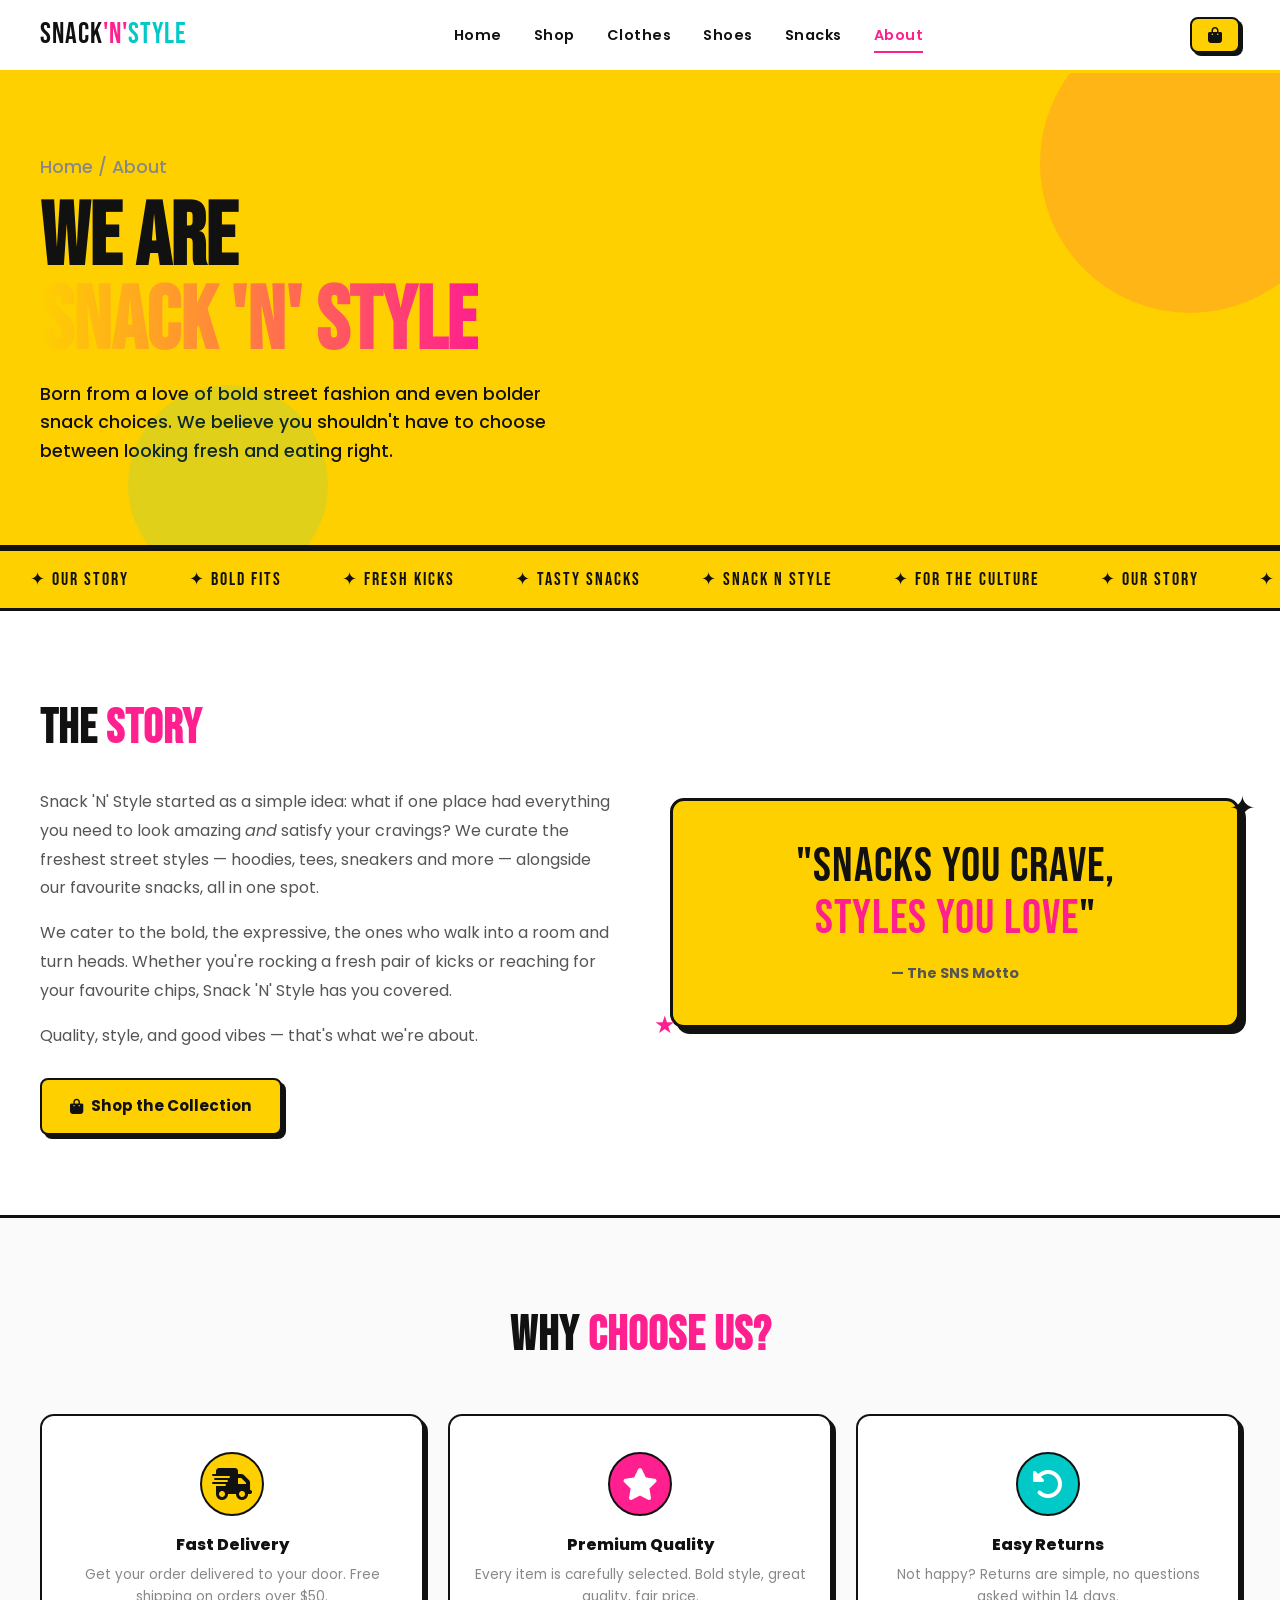
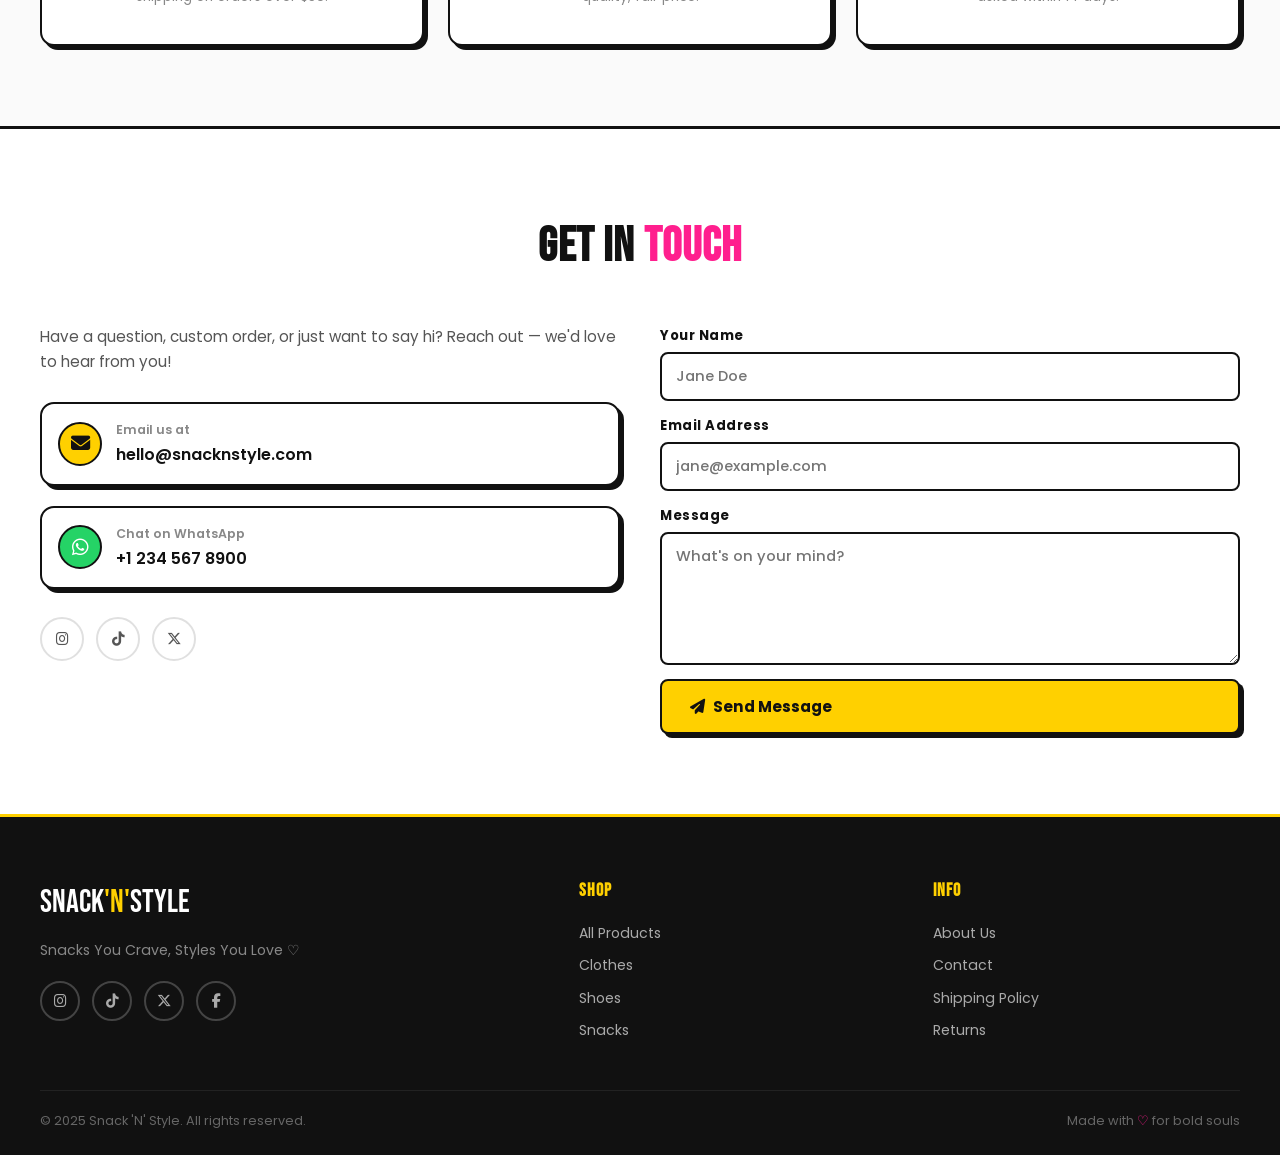
==== about.html @ 05af9b32 "Initial commit — Snack N Style website" ====
<!DOCTYPE html>
<html lang="en">
<head>
  <meta charset="UTF-8">
  <meta name="viewport" content="width=device-width, initial-scale=1.0">
  <meta name="description" content="About Snack 'N' Style — our story, our mission.">
  <title>About — Snack 'N' Style</title>
  <link rel="stylesheet" href="assets/css/style.css">
  <link rel="stylesheet" href="https://cdnjs.cloudflare.com/ajax/libs/font-awesome/6.5.0/css/all.min.css">
</head>
<body data-page="about">

  <!-- Navbar -->
  <nav id="navbar">
    <div class="container nav-inner">
      <a href="index.html" class="nav-logo">Snack<span>'N'</span><em>Style</em></a>
      <ul class="nav-links">
        <li><a href="index.html" class="nav-link">Home</a></li>
        <li><a href="shop.html" class="nav-link">Shop</a></li>
        <li><a href="shop.html?category=clothes" class="nav-link">Clothes</a></li>
        <li><a href="shop.html?category=shoes" class="nav-link">Shoes</a></li>
        <li><a href="shop.html?category=snacks" class="nav-link">Snacks</a></li>
        <li><a href="about.html" class="nav-link">About</a></li>
      </ul>
      <div class="nav-actions">
        <a href="cart.html" class="cart-link" aria-label="Cart">
          <i class="fas fa-bag-shopping"></i>
          <span id="cart-badge">0</span>
        </a>
        <button class="hamburger" id="hamburger" aria-label="Menu" aria-expanded="false">
          <i class="fas fa-bars"></i>
        </button>
      </div>
    </div>
    <div id="mobile-menu">
      <a href="index.html">Home</a>
      <a href="shop.html">Shop All</a>
      <a href="shop.html?category=clothes">Clothes</a>
      <a href="shop.html?category=shoes">Shoes</a>
      <a href="shop.html?category=snacks">Snacks</a>
      <a href="about.html">About</a>
      <a href="cart.html">Cart</a>
    </div>
  </nav>

  <!-- About Hero -->
  <section class="about-hero">
    <div class="container">
      <p class="breadcrumb" style="margin-bottom:16px;"><a href="index.html">Home</a> / About</p>
      <h1>We Are<br><span class="gradient-text">Snack 'N' Style</span></h1>
      <p style="margin-top:16px;">
        Born from a love of bold street fashion and even bolder snack choices.
        We believe you shouldn't have to choose between looking fresh and eating right.
      </p>
    </div>
    <!-- decorative blobs -->
    <div style="position:absolute; top:-60px; right:-60px; width:300px; height:300px; background:var(--pink); border-radius:50%; opacity:0.15; pointer-events:none;"></div>
    <div style="position:absolute; bottom:-40px; left:10%; width:200px; height:200px; background:var(--teal); border-radius:50%; opacity:0.12; pointer-events:none;"></div>
  </section>

  <!-- Marquee -->
  <div class="marquee-strip">
    <div class="marquee-track">
      <span>✦ OUR STORY</span>
      <span>✦ BOLD FITS</span>
      <span>✦ FRESH KICKS</span>
      <span>✦ TASTY SNACKS</span>
      <span>✦ SNACK N STYLE</span>
      <span>✦ FOR THE CULTURE</span>
      <span>✦ OUR STORY</span>
      <span>✦ BOLD FITS</span>
      <span>✦ FRESH KICKS</span>
      <span>✦ TASTY SNACKS</span>
      <span>✦ SNACK N STYLE</span>
      <span>✦ FOR THE CULTURE</span>
    </div>
  </div>

  <!-- Brand Story -->
  <section class="section" style="background:var(--white);">
    <div class="container">
      <div style="display:grid; grid-template-columns:1fr 1fr; gap:60px; align-items:center;">
        <div>
          <h2 class="section-title" style="margin-bottom:20px;">
            The <span class="highlight">Story</span>
          </h2>
          <p style="color:#555; line-height:1.8; margin-bottom:16px;">
            Snack 'N' Style started as a simple idea: what if one place had everything you need
            to look amazing <em>and</em> satisfy your cravings? We curate the freshest street styles —
            hoodies, tees, sneakers and more — alongside our favourite snacks, all in one spot.
          </p>
          <p style="color:#555; line-height:1.8; margin-bottom:16px;">
            We cater to the bold, the expressive, the ones who walk into a room and turn heads.
            Whether you're rocking a fresh pair of kicks or reaching for your favourite chips,
            Snack 'N' Style has you covered.
          </p>
          <p style="color:#555; line-height:1.8;">
            Quality, style, and good vibes — that's what we're about.
          </p>
          <a href="shop.html" class="btn btn-primary" style="margin-top:28px;">
            <i class="fas fa-bag-shopping"></i> Shop the Collection
          </a>
        </div>
        <div style="position:relative;">
          <div style="background:var(--yellow); border:3px solid var(--black); border-radius:var(--radius); padding:40px; box-shadow:var(--shadow-lg); text-align:center;">
            <p style="font-family:var(--font-head); font-size:clamp(1.8rem,4vw,3rem); line-height:1.1; letter-spacing:1px;">
              "SNACKS YOU CRAVE,<br>
              <span style="color:var(--pink);">STYLES YOU LOVE</span>"
            </p>
            <p style="margin-top:16px; font-weight:700; font-size:0.9rem; color:#555;">— The SNS Motto</p>
          </div>
          <div style="position:absolute; top:-16px; right:-16px; font-size:2rem; animation:float 3s ease-in-out infinite;">✦</div>
          <div style="position:absolute; bottom:-16px; left:-16px; font-size:1.5rem; color:var(--pink); animation:float 3s ease-in-out infinite; animation-delay:1s;">★</div>
        </div>
      </div>
    </div>
  </section>

  <!-- Why Us / Perks -->
  <section class="section" style="background:var(--bg); border-top:3px solid var(--black);">
    <div class="container">
      <h2 class="section-title text-center">Why <span class="highlight">Choose Us?</span></h2>
      <div class="perks-grid">
        <div class="perk-card">
          <div class="perk-icon"><i class="fas fa-truck-fast"></i></div>
          <h3>Fast Delivery</h3>
          <p>Get your order delivered to your door. Free shipping on orders over $50.</p>
        </div>
        <div class="perk-card">
          <div class="perk-icon"><i class="fas fa-star"></i></div>
          <h3>Premium Quality</h3>
          <p>Every item is carefully selected. Bold style, great quality, fair price.</p>
        </div>
        <div class="perk-card">
          <div class="perk-icon"><i class="fas fa-rotate-left"></i></div>
          <h3>Easy Returns</h3>
          <p>Not happy? Returns are simple, no questions asked within 14 days.</p>
        </div>
      </div>
    </div>
  </section>

  <!-- Contact -->
  <section class="section" id="contact" style="background:var(--white); border-top:3px solid var(--black);">
    <div class="container">
      <h2 class="section-title text-center">Get In <span class="highlight">Touch</span></h2>
      <div class="contact-grid">

        <!-- Contact links -->
        <div class="contact-info">
          <p style="font-size:0.95rem; color:#555; margin-bottom:8px;">
            Have a question, custom order, or just want to say hi? Reach out — we'd love to hear from you!
          </p>
          <!--
            Replace the email and WhatsApp number below with your actual details.
          -->
          <a href="mailto:hello@snacknstyle.com" class="contact-link email">
            <i class="fas fa-envelope"></i>
            <div>
              <p style="font-size:0.78rem; color:var(--gray-mid); margin-bottom:2px;">Email us at</p>
              <p>hello@snacknstyle.com</p>
            </div>
          </a>
          <a href="https://wa.me/1234567890" target="_blank" rel="noopener" class="contact-link whatsapp">
            <i class="fab fa-whatsapp"></i>
            <div>
              <p style="font-size:0.78rem; color:var(--gray-mid); margin-bottom:2px;">Chat on WhatsApp</p>
              <p>+1 234 567 8900</p>
            </div>
          </a>
          <div style="display:flex; gap:12px; margin-top:8px;">
            <a href="#" class="social-btn" style="border-color:#e0e0e0; color:#555; width:44px; height:44px;" aria-label="Instagram"><i class="fab fa-instagram"></i></a>
            <a href="#" class="social-btn" style="border-color:#e0e0e0; color:#555; width:44px; height:44px;" aria-label="TikTok"><i class="fab fa-tiktok"></i></a>
            <a href="#" class="social-btn" style="border-color:#e0e0e0; color:#555; width:44px; height:44px;" aria-label="Twitter"><i class="fab fa-x-twitter"></i></a>
          </div>
        </div>

        <!-- Contact form -->
        <div>
          <!--
            This form uses mailto as a basic fallback.
            For production, replace with a Formspree action (see README.md).
          -->
          <form action="mailto:hello@snacknstyle.com" method="POST" enctype="text/plain"
            style="display:flex; flex-direction:column; gap:14px;">
            <div class="form-group">
              <label class="form-label" for="contact-name">Your Name</label>
              <input class="form-input" type="text" id="contact-name" name="name" placeholder="Jane Doe" required>
            </div>
            <div class="form-group">
              <label class="form-label" for="contact-email">Email Address</label>
              <input class="form-input" type="email" id="contact-email" name="email" placeholder="jane@example.com" required>
            </div>
            <div class="form-group">
              <label class="form-label" for="contact-msg">Message</label>
              <textarea class="form-input" id="contact-msg" name="message" rows="5"
                placeholder="What's on your mind?" required
                style="resize:vertical;"></textarea>
            </div>
            <button type="submit" class="btn btn-primary">
              <i class="fas fa-paper-plane"></i> Send Message
            </button>
          </form>
        </div>

      </div>
    </div>
  </section>

  <!-- Footer -->
  <footer>
    <div class="container">
      <div class="footer-grid">
        <div>
          <div class="footer-logo">Snack<span>'N'</span>Style</div>
          <p class="footer-tagline">Snacks You Crave, Styles You Love ♡</p>
          <div class="footer-social">
            <a href="#" class="social-btn" aria-label="Instagram"><i class="fab fa-instagram"></i></a>
            <a href="#" class="social-btn" aria-label="TikTok"><i class="fab fa-tiktok"></i></a>
            <a href="#" class="social-btn" aria-label="Twitter"><i class="fab fa-x-twitter"></i></a>
            <a href="#" class="social-btn" aria-label="Facebook"><i class="fab fa-facebook-f"></i></a>
          </div>
        </div>
        <div>
          <h4 class="footer-heading">Shop</h4>
          <div class="footer-links">
            <a href="shop.html">All Products</a>
            <a href="shop.html?category=clothes">Clothes</a>
            <a href="shop.html?category=shoes">Shoes</a>
            <a href="shop.html?category=snacks">Snacks</a>
          </div>
        </div>
        <div>
          <h4 class="footer-heading">Info</h4>
          <div class="footer-links">
            <a href="about.html">About Us</a>
            <a href="about.html#contact">Contact</a>
            <a href="#">Shipping Policy</a>
            <a href="#">Returns</a>
          </div>
        </div>
      </div>
      <div class="footer-bottom">
        <p>&copy; 2025 Snack 'N' Style. All rights reserved.</p>
        <p>Made with <span style="color:var(--pink)">♡</span> for bold souls</p>
      </div>
    </div>
  </footer>

  <script src="assets/js/products.js"></script>
  <script src="assets/js/cart.js"></script>
  <script src="assets/js/main.js"></script>
</body>
</html>
---- assets/css/style.css ----
/* ─── Neon Street Theme ─────────────────────────────────────────────────────── */

@import url('https://fonts.googleapis.com/css2?family=Bebas+Neue&family=Poppins:wght@400;500;600;700;800&display=swap');

:root {
  --yellow:   #FFD000;
  --pink:     #FF1F8E;
  --teal:     #00C9C8;
  --purple:   #7B2FBE;
  --black:    #111111;
  --white:    #FFFFFF;
  --bg:       #FAFAFA;
  --card-bg:  #FFFFFF;
  --gray:     #F0F0F0;
  --gray-mid: #888888;
  --text:     #111111;
  --radius:   14px;
  --radius-sm: 8px;
  --shadow:   4px 4px 0px #111111;
  --shadow-lg: 6px 6px 0px #111111;
  --transition: 0.2s ease;
  --font-head: 'Bebas Neue', sans-serif;
  --font-body: 'Poppins', sans-serif;
}

/* ─── Reset ──────────────────────────────────────────────────────────────────── */

*, *::before, *::after { box-sizing: border-box; margin: 0; padding: 0; }
html { scroll-behavior: smooth; }
body {
  font-family: var(--font-body);
  background: var(--bg);
  color: var(--text);
  line-height: 1.6;
  overflow-x: hidden;
}
img { display: block; max-width: 100%; }
a { text-decoration: none; color: inherit; }
ul { list-style: none; }
button { cursor: pointer; border: none; background: none; font-family: var(--font-body); }
input, select, textarea { font-family: var(--font-body); }

/* ─── Utility ────────────────────────────────────────────────────────────────── */

.container { max-width: 1240px; margin: 0 auto; padding: 0 20px; }
.hidden { display: none !important; }
.text-center { text-align: center; }
.section { padding: 80px 0; }
.section-sm { padding: 50px 0; }

.section-title {
  font-family: var(--font-head);
  font-size: clamp(2rem, 5vw, 3rem);
  letter-spacing: 1px;
  margin-bottom: 40px;
}
.section-title .highlight {
  color: var(--pink);
  position: relative;
}

.gradient-text {
  background: linear-gradient(90deg, var(--yellow) 0%, var(--pink) 100%);
  -webkit-background-clip: text;
  -webkit-text-fill-color: transparent;
  background-clip: text;
}

/* ─── Buttons ────────────────────────────────────────────────────────────────── */

.btn {
  display: inline-flex;
  align-items: center;
  gap: 8px;
  padding: 14px 28px;
  border-radius: var(--radius-sm);
  font-weight: 700;
  font-size: 0.95rem;
  border: 2.5px solid var(--black);
  box-shadow: var(--shadow);
  transition: transform var(--transition), box-shadow var(--transition);
}
.btn:hover {
  transform: translate(-2px, -2px);
  box-shadow: var(--shadow-lg);
}
.btn:active {
  transform: translate(2px, 2px);
  box-shadow: 2px 2px 0 var(--black);
}

.btn-primary {
  background: var(--yellow);
  color: var(--black);
}
.btn-primary:hover { background: var(--yellow); }

.btn-pink {
  background: var(--pink);
  color: var(--white);
}

.btn-outline {
  background: var(--white);
  color: var(--black);
}
.btn-outline:hover { background: var(--gray); }

.btn-full { width: 100%; justify-content: center; font-size: 1.05rem; padding: 16px; }

.btn-add-cart {
  display: inline-flex;
  align-items: center;
  gap: 6px;
  padding: 9px 16px;
  background: var(--yellow);
  color: var(--black);
  font-weight: 700;
  font-size: 0.82rem;
  border: 2px solid var(--black);
  border-radius: var(--radius-sm);
  box-shadow: 3px 3px 0 var(--black);
  transition: all var(--transition);
  white-space: nowrap;
}
.btn-add-cart:hover { transform: translate(-1px, -1px); box-shadow: 4px 4px 0 var(--black); }
.btn-add-cart.added { background: var(--teal); color: var(--white); }

/* ─── Navbar ─────────────────────────────────────────────────────────────────── */

#navbar {
  position: sticky;
  top: 0;
  z-index: 1000;
  background: var(--white);
  border-bottom: 3px solid var(--yellow);
  transition: box-shadow 0.3s;
}
#navbar.scrolled { box-shadow: 0 4px 20px rgba(0,0,0,0.1); }

.nav-inner {
  display: flex;
  align-items: center;
  justify-content: space-between;
  height: 70px;
  gap: 20px;
}

.nav-logo {
  font-family: var(--font-head);
  font-size: 1.8rem;
  letter-spacing: 1px;
  white-space: nowrap;
  color: var(--black);
  line-height: 1;
}
.nav-logo span { color: var(--pink); }
.nav-logo em { color: var(--teal); font-style: normal; }

.nav-links {
  display: flex;
  align-items: center;
  gap: 32px;
}
.nav-link {
  font-weight: 600;
  font-size: 0.9rem;
  letter-spacing: 0.5px;
  padding: 6px 0;
  border-bottom: 2.5px solid transparent;
  transition: border-color var(--transition), color var(--transition);
}
.nav-link:hover, .nav-link.active { border-bottom-color: var(--pink); color: var(--pink); }

.nav-actions {
  display: flex;
  align-items: center;
  gap: 16px;
}

.cart-link {
  position: relative;
  display: flex;
  align-items: center;
  gap: 6px;
  font-weight: 700;
  font-size: 1.05rem;
  padding: 8px 16px;
  background: var(--yellow);
  border: 2.5px solid var(--black);
  border-radius: var(--radius-sm);
  box-shadow: 3px 3px 0 var(--black);
  transition: all var(--transition);
}
.cart-link:hover { transform: translate(-1px, -1px); box-shadow: 4px 4px 0 var(--black); }
.cart-link i { font-size: 1rem; }

#cart-badge {
  display: none;
  align-items: center;
  justify-content: center;
  min-width: 20px;
  height: 20px;
  padding: 0 5px;
  background: var(--pink);
  color: var(--white);
  font-size: 0.72rem;
  font-weight: 800;
  border-radius: 20px;
  border: 2px solid var(--black);
}

.hamburger {
  display: none;
  align-items: center;
  justify-content: center;
  width: 42px;
  height: 42px;
  font-size: 1.2rem;
  border: 2.5px solid var(--black);
  border-radius: var(--radius-sm);
  background: var(--white);
}

#mobile-menu {
  display: none;
  flex-direction: column;
  background: var(--white);
  border-top: 2px solid var(--yellow);
  padding: 16px 20px;
  gap: 4px;
}
#mobile-menu.open { display: flex; }
#mobile-menu a {
  font-weight: 600;
  padding: 10px 0;
  border-bottom: 1px solid var(--gray);
  font-size: 0.95rem;
}
#mobile-menu a:last-child { border-bottom: none; }

/* ─── Hero ───────────────────────────────────────────────────────────────────── */

.hero {
  position: relative;
  min-height: 90vh;
  display: flex;
  align-items: center;
  overflow: hidden;
  background: var(--white);
  padding: 60px 0;
}

.hero-bg {
  position: absolute;
  inset: 0;
  pointer-events: none;
  z-index: 0;
}
.hero-blob {
  position: absolute;
  border-radius: 50%;
  filter: blur(80px);
  opacity: 0.18;
}
.hero-blob.b1 { width: 500px; height: 500px; background: var(--yellow); top: -100px; right: -100px; }
.hero-blob.b2 { width: 350px; height: 350px; background: var(--pink); bottom: -50px; left: -80px; }
.hero-blob.b3 { width: 250px; height: 250px; background: var(--teal); top: 30%; right: 20%; }

.hero-content {
  position: relative;
  z-index: 1;
  max-width: 760px;
}

.hero-pill {
  display: inline-flex;
  align-items: center;
  gap: 8px;
  padding: 8px 18px;
  background: var(--yellow);
  border: 2.5px solid var(--black);
  border-radius: 99px;
  font-weight: 700;
  font-size: 0.8rem;
  letter-spacing: 0.5px;
  box-shadow: 3px 3px 0 var(--black);
  margin-bottom: 24px;
}

.hero-title {
  font-family: var(--font-head);
  font-size: clamp(3.5rem, 9vw, 7rem);
  line-height: 0.95;
  letter-spacing: 1px;
  margin-bottom: 24px;
}

.hero-sub {
  font-size: 1.1rem;
  color: #555;
  max-width: 480px;
  margin-bottom: 36px;
}

.hero-ctas { display: flex; gap: 16px; flex-wrap: wrap; }

.hero-sparkle {
  position: absolute;
  z-index: 0;
  pointer-events: none;
  font-size: 2.5rem;
  animation: float 3s ease-in-out infinite;
}
.hero-sparkle.s1 { top: 15%; right: 8%; color: var(--yellow); animation-delay: 0s; }
.hero-sparkle.s2 { top: 40%; right: 5%; color: var(--pink); font-size: 1.8rem; animation-delay: 0.8s; }
.hero-sparkle.s3 { bottom: 20%; right: 15%; color: var(--teal); font-size: 2rem; animation-delay: 1.5s; }
.hero-sparkle.s4 { top: 8%; left: 60%; color: var(--purple); font-size: 1.5rem; animation-delay: 0.4s; }

@keyframes float {
  0%, 100% { transform: translateY(0) rotate(0deg); }
  50% { transform: translateY(-12px) rotate(8deg); }
}

/* ─── Marquee ────────────────────────────────────────────────────────────────── */

.marquee-strip {
  background: var(--yellow);
  border-top: 3px solid var(--black);
  border-bottom: 3px solid var(--black);
  overflow: hidden;
  padding: 14px 0;
}
.marquee-track {
  display: flex;
  gap: 0;
  animation: marquee 22s linear infinite;
  white-space: nowrap;
}
.marquee-track span {
  font-family: var(--font-head);
  font-size: 1.15rem;
  letter-spacing: 2px;
  padding: 0 30px;
  color: var(--black);
}
@keyframes marquee {
  from { transform: translateX(0); }
  to { transform: translateX(-50%); }
}

/* ─── Category Cards ─────────────────────────────────────────────────────────── */

.category-grid {
  display: grid;
  grid-template-columns: repeat(3, 1fr);
  gap: 24px;
}

.category-card {
  display: flex;
  flex-direction: column;
  align-items: center;
  text-align: center;
  padding: 40px 24px;
  background: var(--card-bg);
  border: 3px solid var(--black);
  border-radius: var(--radius);
  box-shadow: var(--shadow);
  transition: transform var(--transition), box-shadow var(--transition);
  gap: 12px;
}
.category-card:hover {
  transform: translate(-3px, -3px);
  box-shadow: var(--shadow-lg);
}

.cat-clothes { border-top: 6px solid var(--pink); }
.cat-shoes   { border-top: 6px solid var(--teal); }
.cat-snacks  { border-top: 6px solid var(--yellow); }

.category-card .cat-icon {
  width: 72px;
  height: 72px;
  border-radius: 50%;
  display: flex;
  align-items: center;
  justify-content: center;
  font-size: 1.8rem;
  border: 3px solid var(--black);
}
.cat-clothes .cat-icon { background: var(--pink); color: var(--white); }
.cat-shoes   .cat-icon { background: var(--teal); color: var(--white); }
.cat-snacks  .cat-icon { background: var(--yellow); color: var(--black); }

.category-card h3 {
  font-family: var(--font-head);
  font-size: 1.6rem;
  letter-spacing: 1px;
}
.category-card p { font-size: 0.88rem; color: var(--gray-mid); font-weight: 500; }

/* ─── Product Cards ──────────────────────────────────────────────────────────── */

.product-grid {
  display: grid;
  grid-template-columns: repeat(4, 1fr);
  gap: 24px;
}

.product-card {
  background: var(--card-bg);
  border: 2.5px solid var(--black);
  border-top: 5px solid var(--card-accent, var(--yellow));
  border-radius: var(--radius);
  box-shadow: var(--shadow);
  overflow: hidden;
  transition: transform var(--transition), box-shadow var(--transition);
  display: flex;
  flex-direction: column;
}
.product-card:hover {
  transform: translate(-3px, -3px);
  box-shadow: var(--shadow-lg);
}

.product-card-img-wrap {
  position: relative;
  aspect-ratio: 1;
  overflow: hidden;
  display: block;
}
.product-card-img-wrap img {
  width: 100%;
  height: 100%;
  object-fit: cover;
  transition: transform 0.4s ease;
}
.product-card:hover .product-card-img-wrap img { transform: scale(1.06); }

.product-badge {
  position: absolute;
  top: 10px;
  left: 10px;
  padding: 4px 10px;
  font-size: 0.72rem;
  font-weight: 800;
  letter-spacing: 0.5px;
  color: var(--black);
  border: 2px solid var(--black);
  border-radius: 4px;
  z-index: 1;
  text-transform: uppercase;
}

.product-card-body {
  padding: 14px 16px 16px;
  display: flex;
  flex-direction: column;
  gap: 6px;
  flex: 1;
}

.product-cat-tag {
  font-size: 0.7rem;
  font-weight: 700;
  letter-spacing: 1px;
  text-transform: uppercase;
  color: var(--gray-mid);
}

.product-name {
  font-size: 0.95rem;
  font-weight: 700;
  line-height: 1.3;
}
.product-name a:hover { color: var(--pink); }

.product-card-footer {
  display: flex;
  align-items: center;
  justify-content: space-between;
  gap: 8px;
  margin-top: auto;
  padding-top: 10px;
}

.product-price {
  font-family: var(--font-head);
  font-size: 1.3rem;
  letter-spacing: 0.5px;
}

/* ─── Section Centered CTA ───────────────────────────────────────────────────── */

.section-cta {
  display: flex;
  justify-content: center;
  margin-top: 40px;
}

/* ─── Shop Filter Bar ────────────────────────────────────────────────────────── */

.filter-bar {
  display: flex;
  gap: 10px;
  flex-wrap: wrap;
  margin-bottom: 36px;
  align-items: center;
}

.filter-btn {
  padding: 10px 22px;
  font-weight: 700;
  font-size: 0.88rem;
  letter-spacing: 0.5px;
  border: 2.5px solid var(--black);
  border-radius: 99px;
  background: var(--white);
  box-shadow: 3px 3px 0 var(--black);
  transition: all var(--transition);
}
.filter-btn:hover { transform: translate(-1px, -1px); box-shadow: 4px 4px 0 var(--black); }
.filter-btn.active {
  background: var(--yellow);
  transform: translate(-1px, -1px);
  box-shadow: 4px 4px 0 var(--black);
}

.shop-header {
  display: flex;
  align-items: flex-end;
  justify-content: space-between;
  gap: 16px;
  flex-wrap: wrap;
  margin-bottom: 8px;
}
.product-count-label {
  font-size: 0.88rem;
  color: var(--gray-mid);
  font-weight: 500;
  padding-bottom: 4px;
}

.fade-in { animation: fadeIn 0.35s ease; }
@keyframes fadeIn { from { opacity: 0; transform: translateY(8px); } to { opacity: 1; transform: none; } }

/* ─── Product Detail ─────────────────────────────────────────────────────────── */

.product-detail-grid {
  display: grid;
  grid-template-columns: 1fr 1fr;
  gap: 60px;
  align-items: start;
}

.product-detail-img {
  position: relative;
  border: 3px solid var(--black);
  border-radius: var(--radius);
  overflow: hidden;
  box-shadow: var(--shadow-lg);
  aspect-ratio: 1;
}
.product-detail-img img { width: 100%; height: 100%; object-fit: cover; }

.detail-badge {
  top: 16px;
  left: 16px;
  font-size: 0.85rem;
  padding: 6px 14px;
}

.product-detail-name {
  font-family: var(--font-head);
  font-size: clamp(2rem, 5vw, 3rem);
  letter-spacing: 1px;
  line-height: 1;
  margin: 8px 0;
}

.product-detail-price {
  font-family: var(--font-head);
  font-size: 2.2rem;
  color: var(--pink);
  margin-bottom: 24px;
}

.size-section { margin-bottom: 24px; }
.size-label {
  font-weight: 700;
  font-size: 0.9rem;
  margin-bottom: 10px;
  display: flex;
  align-items: center;
  gap: 12px;
}
.size-error {
  color: var(--pink);
  font-size: 0.8rem;
  font-weight: 600;
}

.size-grid { display: flex; flex-wrap: wrap; gap: 8px; }
.size-btn {
  padding: 8px 16px;
  border: 2.5px solid var(--black);
  border-radius: var(--radius-sm);
  font-weight: 700;
  font-size: 0.85rem;
  background: var(--white);
  transition: all var(--transition);
}
.size-btn:hover { background: var(--gray); }
.size-btn.selected {
  background: var(--yellow);
  border-color: var(--black);
  box-shadow: 3px 3px 0 var(--black);
}

.qty-row { display: flex; align-items: center; gap: 16px; margin-bottom: 20px; }
.qty-label { font-weight: 700; font-size: 0.9rem; }

.qty-spinner {
  display: flex;
  align-items: center;
  border: 2.5px solid var(--black);
  border-radius: var(--radius-sm);
  overflow: hidden;
}
.qty-btn {
  width: 40px;
  height: 40px;
  font-size: 1.2rem;
  font-weight: 700;
  background: var(--white);
  border: none;
  transition: background var(--transition);
}
.qty-btn:hover { background: var(--yellow); }
.qty-spinner input {
  width: 52px;
  height: 40px;
  text-align: center;
  font-weight: 700;
  font-size: 1rem;
  border: none;
  border-left: 2.5px solid var(--black);
  border-right: 2.5px solid var(--black);
  outline: none;
}
.qty-spinner.small .qty-btn { width: 34px; height: 34px; font-size: 1rem; }
.qty-spinner.small span {
  min-width: 40px;
  height: 34px;
  display: flex;
  align-items: center;
  justify-content: center;
  font-weight: 700;
  border-left: 2.5px solid var(--black);
  border-right: 2.5px solid var(--black);
}

.product-perks {
  display: flex;
  flex-wrap: wrap;
  gap: 16px;
  margin-top: 20px;
  font-size: 0.8rem;
  font-weight: 600;
  color: var(--gray-mid);
}
.product-perks span { display: flex; align-items: center; gap: 6px; }
.product-perks i { color: var(--teal); }

.shake { animation: shake 0.4s ease; }
@keyframes shake {
  0%, 100% { transform: translateX(0); }
  25% { transform: translateX(-6px); }
  75% { transform: translateX(6px); }
}

/* ─── Cart Page ──────────────────────────────────────────────────────────────── */

.cart-layout {
  display: grid;
  grid-template-columns: 1fr 340px;
  gap: 40px;
  align-items: start;
}

.cart-item {
  display: grid;
  grid-template-columns: 90px 1fr auto;
  gap: 16px;
  align-items: center;
  padding: 16px;
  background: var(--card-bg);
  border: 2.5px solid var(--black);
  border-radius: var(--radius);
  box-shadow: var(--shadow);
  margin-bottom: 16px;
}

.cart-item-img {
  width: 90px;
  height: 90px;
  object-fit: cover;
  border: 2px solid var(--black);
  border-radius: var(--radius-sm);
}

.cart-item-name { font-weight: 700; font-size: 0.95rem; margin-bottom: 2px; }
.cart-item-meta { font-size: 0.78rem; color: var(--gray-mid); font-weight: 500; }
.cart-item-price { font-size: 0.88rem; color: var(--pink); font-weight: 700; margin-top: 4px; }

.cart-item-controls {
  display: flex;
  flex-direction: column;
  align-items: flex-end;
  gap: 10px;
}
.cart-item-subtotal { font-family: var(--font-head); font-size: 1.2rem; letter-spacing: 0.5px; }

.cart-remove-btn {
  color: var(--gray-mid);
  font-size: 0.9rem;
  padding: 4px 8px;
  border-radius: 4px;
  transition: color var(--transition), background var(--transition);
}
.cart-remove-btn:hover { color: var(--pink); background: #FFE5F2; }

.cart-summary-box {
  background: var(--card-bg);
  border: 3px solid var(--black);
  border-radius: var(--radius);
  box-shadow: var(--shadow-lg);
  padding: 24px;
  position: sticky;
  top: 90px;
}
.cart-summary-box h2 {
  font-family: var(--font-head);
  font-size: 1.6rem;
  margin-bottom: 20px;
  border-bottom: 2.5px solid var(--black);
  padding-bottom: 12px;
}
.summary-row {
  display: flex;
  justify-content: space-between;
  align-items: center;
  padding: 8px 0;
  font-size: 0.9rem;
  font-weight: 500;
}
.summary-row.total {
  border-top: 2.5px solid var(--black);
  margin-top: 8px;
  padding-top: 16px;
  font-weight: 800;
  font-size: 1.05rem;
}
.summary-row .free-ship { color: var(--teal); font-weight: 700; }

.cart-empty-state {
  text-align: center;
  padding: 80px 20px;
}
.cart-empty-state i {
  font-size: 4rem;
  color: var(--yellow);
  border: 3px solid var(--black);
  border-radius: 50%;
  width: 100px;
  height: 100px;
  display: inline-flex;
  align-items: center;
  justify-content: center;
  background: var(--white);
  box-shadow: var(--shadow);
  margin-bottom: 20px;
}
.cart-empty-state h2 { font-family: var(--font-head); font-size: 2rem; margin-bottom: 8px; }
.cart-empty-state p { color: var(--gray-mid); margin-bottom: 24px; }

/* ─── Checkout ───────────────────────────────────────────────────────────────── */

.checkout-layout {
  display: grid;
  grid-template-columns: 1fr 360px;
  gap: 40px;
  align-items: start;
}

.checkout-section {
  background: var(--card-bg);
  border: 2.5px solid var(--black);
  border-radius: var(--radius);
  box-shadow: var(--shadow);
  padding: 28px;
  margin-bottom: 24px;
}
.checkout-section h2 {
  font-family: var(--font-head);
  font-size: 1.6rem;
  margin-bottom: 20px;
  padding-bottom: 12px;
  border-bottom: 2.5px solid var(--black);
  display: flex;
  align-items: center;
  gap: 10px;
}
.step-num {
  display: inline-flex;
  align-items: center;
  justify-content: center;
  width: 32px;
  height: 32px;
  background: var(--yellow);
  border: 2.5px solid var(--black);
  border-radius: 50%;
  font-size: 1rem;
}

.form-grid { display: grid; grid-template-columns: 1fr 1fr; gap: 16px; }
.form-grid.full { grid-template-columns: 1fr; }
.form-group { display: flex; flex-direction: column; gap: 6px; }
.form-group.span2 { grid-column: span 2; }

.form-label { font-weight: 700; font-size: 0.82rem; letter-spacing: 0.5px; }
.form-input {
  padding: 12px 14px;
  border: 2.5px solid var(--black);
  border-radius: var(--radius-sm);
  font-size: 0.92rem;
  font-weight: 500;
  background: var(--white);
  outline: none;
  transition: border-color var(--transition), box-shadow var(--transition);
}
.form-input:focus {
  border-color: var(--teal);
  box-shadow: 0 0 0 3px rgba(0,201,200,0.15);
}

.payment-methods {
  display: grid;
  grid-template-columns: 1fr 1fr;
  gap: 16px;
  margin-bottom: 20px;
}
.payment-card {
  border: 3px solid var(--black);
  border-radius: var(--radius);
  padding: 20px;
  cursor: pointer;
  transition: all var(--transition);
  background: var(--white);
}
.payment-card:hover { background: var(--gray); }
.payment-card.selected {
  border-color: var(--teal);
  background: rgba(0,201,200,0.06);
  box-shadow: 0 0 0 3px rgba(0,201,200,0.2);
}

.payment-card-icon {
  font-size: 2rem;
  margin-bottom: 10px;
}
.payment-card h3 { font-weight: 800; font-size: 1rem; margin-bottom: 4px; }
.payment-card p { font-size: 0.8rem; color: var(--gray-mid); }

.card-details-form { margin-top: 20px; }

.checkout-order-box {
  background: var(--card-bg);
  border: 3px solid var(--black);
  border-radius: var(--radius);
  box-shadow: var(--shadow-lg);
  padding: 24px;
  position: sticky;
  top: 90px;
}
.checkout-order-box h2 {
  font-family: var(--font-head);
  font-size: 1.4rem;
  margin-bottom: 16px;
  border-bottom: 2.5px solid var(--black);
  padding-bottom: 10px;
}

.checkout-item {
  display: grid;
  grid-template-columns: 52px 1fr auto;
  gap: 10px;
  align-items: center;
  padding: 10px 0;
  border-bottom: 1px solid var(--gray);
  font-size: 0.85rem;
}
.checkout-item img {
  width: 52px;
  height: 52px;
  object-fit: cover;
  border: 2px solid var(--black);
  border-radius: 6px;
}
.checkout-item-qty { color: var(--gray-mid); font-size: 0.78rem; }

/* ─── Success Screen ─────────────────────────────────────────────────────────── */

.success-screen {
  text-align: center;
  padding: 60px 20px;
  background: var(--card-bg);
  border: 3px solid var(--black);
  border-radius: var(--radius);
  box-shadow: var(--shadow-lg);
}
.success-icon {
  font-size: 3.5rem;
  color: var(--teal);
  width: 100px;
  height: 100px;
  display: inline-flex;
  align-items: center;
  justify-content: center;
  border: 3px solid var(--black);
  border-radius: 50%;
  background: var(--white);
  box-shadow: var(--shadow);
  margin-bottom: 20px;
}
.success-screen h2 { font-family: var(--font-head); font-size: 2.2rem; margin-bottom: 8px; }
.success-screen p { color: #555; margin-bottom: 6px; }

/* ─── About Page ─────────────────────────────────────────────────────────────── */

.about-hero {
  background: var(--yellow);
  border-bottom: 3px solid var(--black);
  padding: 80px 0;
  position: relative;
  overflow: hidden;
}
.about-hero h1 {
  font-family: var(--font-head);
  font-size: clamp(3rem, 7vw, 5.5rem);
  line-height: 0.95;
  margin-bottom: 16px;
}
.about-hero p { font-size: 1.1rem; max-width: 520px; font-weight: 500; }

.perks-grid {
  display: grid;
  grid-template-columns: repeat(3, 1fr);
  gap: 24px;
  margin-top: 16px;
}
.perk-card {
  text-align: center;
  padding: 36px 24px;
  background: var(--card-bg);
  border: 2.5px solid var(--black);
  border-radius: var(--radius);
  box-shadow: var(--shadow);
}
.perk-icon {
  font-size: 2rem;
  width: 64px;
  height: 64px;
  border-radius: 50%;
  display: inline-flex;
  align-items: center;
  justify-content: center;
  border: 2.5px solid var(--black);
  margin-bottom: 16px;
}
.perk-card:nth-child(1) .perk-icon { background: var(--yellow); }
.perk-card:nth-child(2) .perk-icon { background: var(--pink); color: var(--white); }
.perk-card:nth-child(3) .perk-icon { background: var(--teal); color: var(--white); }
.perk-card h3 { font-weight: 800; margin-bottom: 6px; font-size: 1rem; }
.perk-card p { font-size: 0.85rem; color: var(--gray-mid); }

.contact-grid { display: grid; grid-template-columns: 1fr 1fr; gap: 40px; }
.contact-info { display: flex; flex-direction: column; gap: 20px; }
.contact-link {
  display: flex;
  align-items: center;
  gap: 14px;
  padding: 16px;
  background: var(--card-bg);
  border: 2.5px solid var(--black);
  border-radius: var(--radius);
  box-shadow: var(--shadow);
  font-weight: 600;
  transition: all var(--transition);
}
.contact-link:hover { transform: translate(-2px, -2px); box-shadow: var(--shadow-lg); }
.contact-link i {
  font-size: 1.2rem;
  width: 44px;
  height: 44px;
  display: flex;
  align-items: center;
  justify-content: center;
  border-radius: 50%;
  border: 2.5px solid var(--black);
  flex-shrink: 0;
}
.contact-link.email i { background: var(--yellow); }
.contact-link.whatsapp i { background: #25D366; color: var(--white); }

/* ─── Toast ──────────────────────────────────────────────────────────────────── */

.sns-toast {
  position: fixed;
  bottom: 28px;
  right: 28px;
  background: var(--black);
  color: var(--white);
  padding: 14px 20px;
  border-radius: var(--radius-sm);
  font-weight: 600;
  font-size: 0.88rem;
  display: flex;
  align-items: center;
  gap: 10px;
  z-index: 9999;
  border: 2.5px solid var(--yellow);
  box-shadow: 4px 4px 0 var(--yellow);
  transform: translateY(80px);
  opacity: 0;
  transition: all 0.3s ease;
}
.sns-toast i { color: var(--teal); }
.sns-toast.show { transform: translateY(0); opacity: 1; }

/* ─── Page Header ────────────────────────────────────────────────────────────── */

.page-header {
  background: var(--white);
  border-bottom: 3px solid var(--black);
  padding: 40px 0;
  position: relative;
  overflow: hidden;
}
.page-header::before {
  content: '';
  position: absolute;
  top: 0; left: 0; right: 0; bottom: 0;
  background: linear-gradient(135deg, rgba(255,208,0,0.08) 0%, rgba(255,31,142,0.06) 100%);
}
.page-header .container { position: relative; }
.page-header h1 {
  font-family: var(--font-head);
  font-size: clamp(2.2rem, 5vw, 3.5rem);
  letter-spacing: 1px;
}
.breadcrumb { font-size: 0.82rem; color: var(--gray-mid); font-weight: 500; margin-bottom: 8px; }
.breadcrumb a:hover { color: var(--pink); }

/* ─── Footer ─────────────────────────────────────────────────────────────────── */

footer {
  background: var(--black);
  color: var(--white);
  padding: 60px 0 24px;
  border-top: 3px solid var(--yellow);
}

.footer-grid {
  display: grid;
  grid-template-columns: 1.6fr 1fr 1fr;
  gap: 48px;
  margin-bottom: 48px;
}

.footer-logo {
  font-family: var(--font-head);
  font-size: 2rem;
  color: var(--white);
  margin-bottom: 10px;
}
.footer-logo span { color: var(--yellow); }
.footer-tagline { color: #888; font-size: 0.88rem; margin-bottom: 20px; }

.footer-social { display: flex; gap: 12px; }
.social-btn {
  width: 40px;
  height: 40px;
  border: 2px solid #444;
  border-radius: 50%;
  display: flex;
  align-items: center;
  justify-content: center;
  font-size: 0.9rem;
  color: #aaa;
  transition: all var(--transition);
}
.social-btn:hover { border-color: var(--yellow); color: var(--yellow); background: rgba(255,208,0,0.1); }

.footer-heading {
  font-family: var(--font-head);
  font-size: 1.1rem;
  letter-spacing: 1px;
  color: var(--yellow);
  margin-bottom: 16px;
}

.footer-links { display: flex; flex-direction: column; gap: 10px; }
.footer-links a { color: #aaa; font-size: 0.88rem; transition: color var(--transition); }
.footer-links a:hover { color: var(--white); }

.footer-bottom {
  border-top: 1px solid #222;
  padding-top: 20px;
  display: flex;
  justify-content: space-between;
  align-items: center;
  flex-wrap: wrap;
  gap: 12px;
  font-size: 0.8rem;
  color: #666;
}
.footer-bottom a { color: #888; }
.footer-bottom a:hover { color: var(--yellow); }

/* ─── Page hero accent ───────────────────────────────────────────────────────── */

.accent-bar {
  height: 5px;
  background: linear-gradient(90deg, var(--yellow), var(--pink), var(--teal), var(--purple));
  border-radius: 0 0 4px 4px;
}

/* ─── Related Products ───────────────────────────────────────────────────────── */

.related-section { padding: 60px 0; background: var(--gray); border-top: 3px solid var(--black); }

/* ─── Responsive ─────────────────────────────────────────────────────────────── */

@media (max-width: 1024px) {
  .product-grid { grid-template-columns: repeat(3, 1fr); }
  .cart-layout { grid-template-columns: 1fr 280px; }
  .checkout-layout { grid-template-columns: 1fr 300px; }
  .footer-grid { grid-template-columns: 1fr 1fr; gap: 32px; }
}

@media (max-width: 768px) {
  .nav-links { display: none; }
  .hamburger { display: flex; }

  .hero { min-height: auto; padding: 50px 0; }
  .hero-sparkle { display: none; }

  .product-grid { grid-template-columns: repeat(2, 1fr); gap: 16px; }
  .category-grid { grid-template-columns: 1fr; gap: 16px; }
  .perks-grid { grid-template-columns: 1fr; gap: 16px; }
  .contact-grid { grid-template-columns: 1fr; }

  .cart-layout { grid-template-columns: 1fr; }
  .cart-item { grid-template-columns: 72px 1fr; }
  .cart-item-controls { grid-column: span 2; flex-direction: row; justify-content: space-between; align-items: center; }

  .checkout-layout { grid-template-columns: 1fr; }
  .checkout-order-box { position: static; order: -1; }
  .payment-methods { grid-template-columns: 1fr; }
  .form-grid { grid-template-columns: 1fr; }
  .form-group.span2 { grid-column: auto; }

  .product-detail-grid { grid-template-columns: 1fr; gap: 32px; }
  .footer-grid { grid-template-columns: 1fr; }
}

@media (max-width: 480px) {
  .product-grid { grid-template-columns: repeat(2, 1fr); gap: 12px; }
  .btn { padding: 12px 20px; font-size: 0.88rem; }
  .hero-ctas { flex-direction: column; align-items: flex-start; }
  .section { padding: 52px 0; }
}
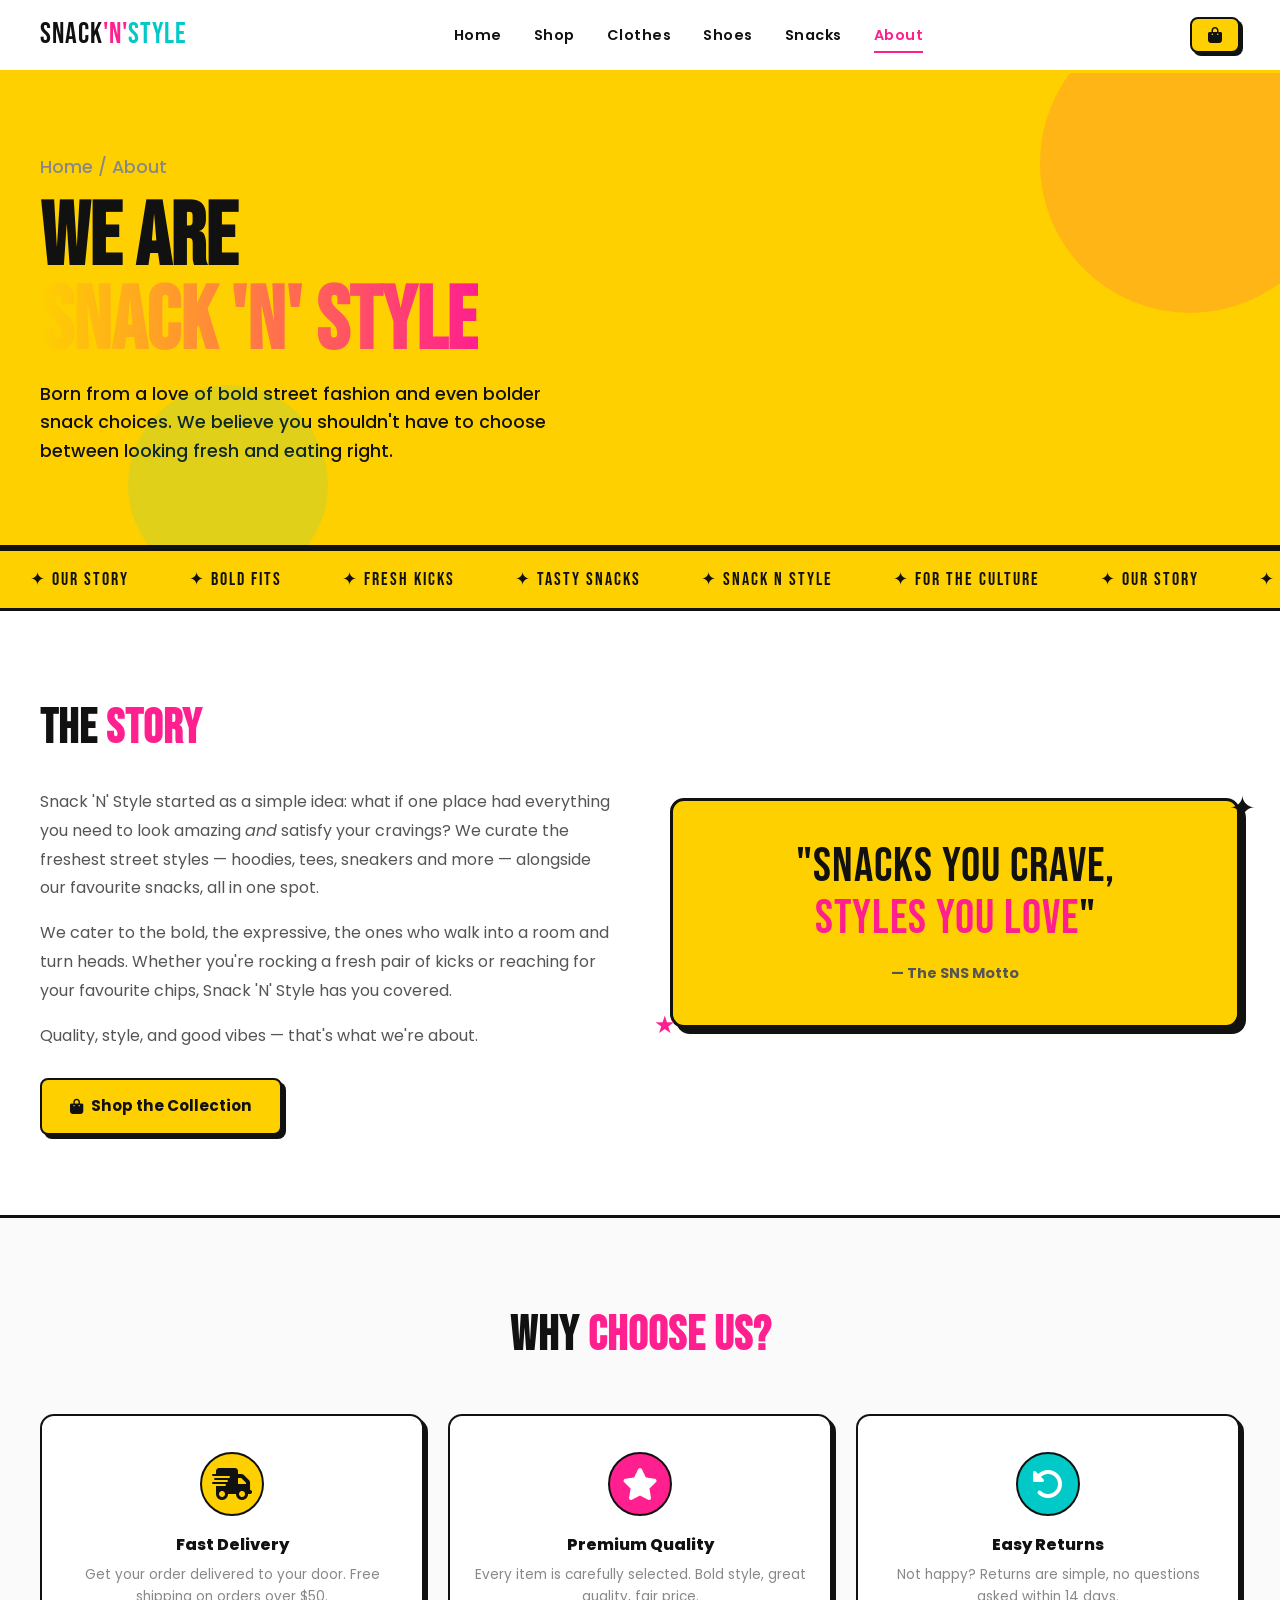
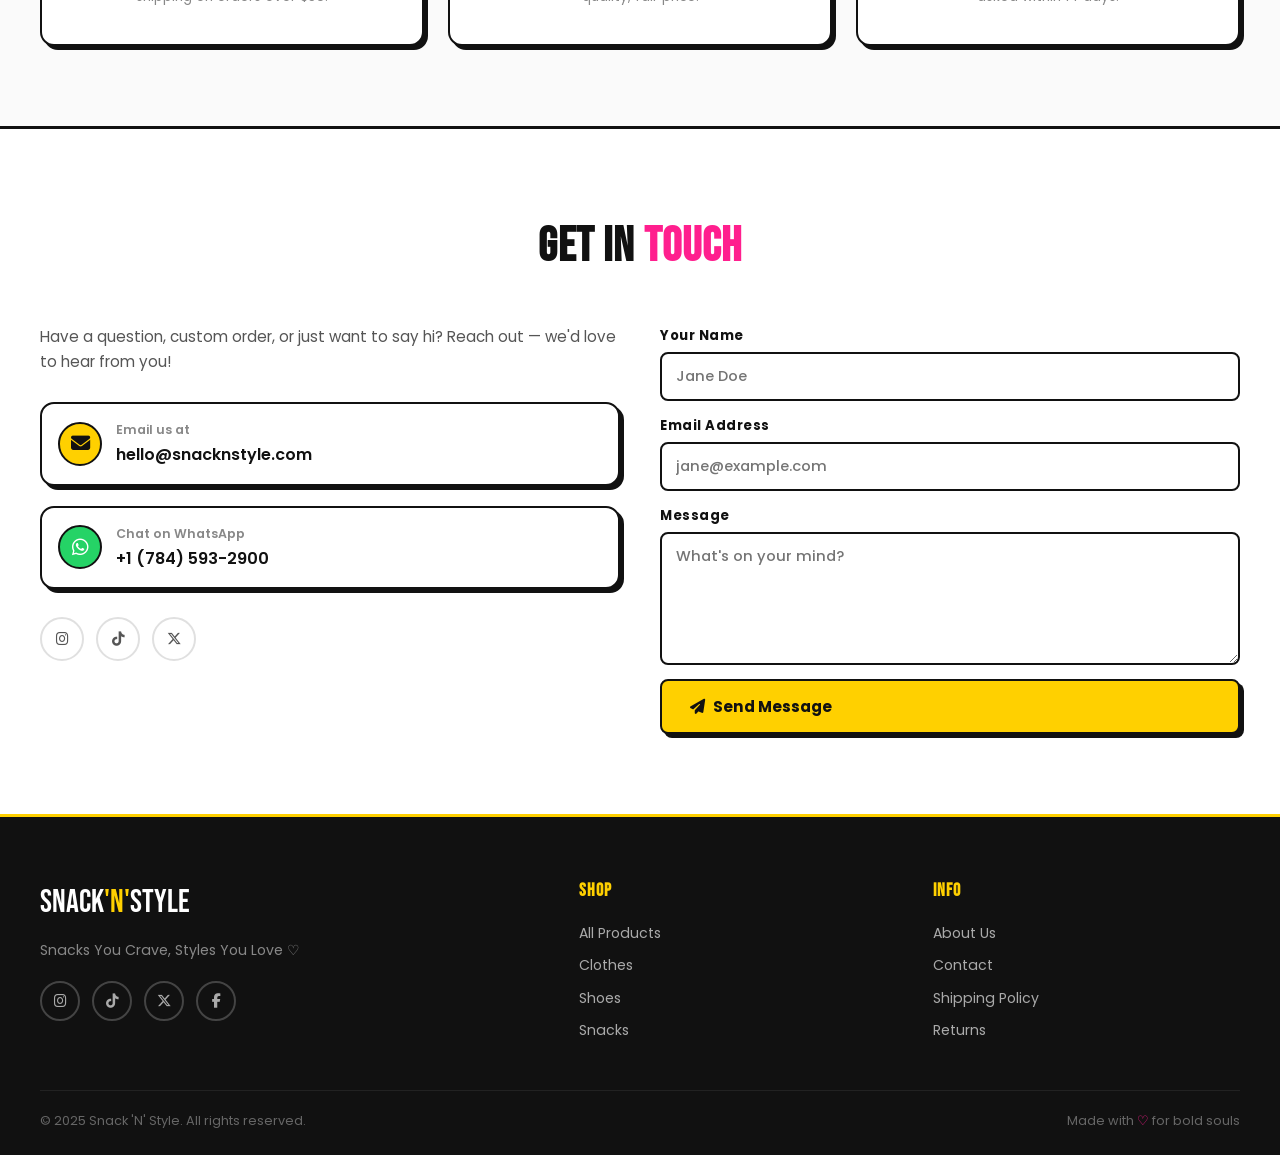
==== commit 57536dbd: "Add real product images, update products catalog, delivery notice, whatsapp number" ====
--- a/about.html
+++ b/about.html
@@ -161,11 +161,11 @@
               <p>hello@snacknstyle.com</p>
             </div>
           </a>
-          <a href="https://wa.me/1234567890" target="_blank" rel="noopener" class="contact-link whatsapp">
+          <a href="https://wa.me/17845932900" target="_blank" rel="noopener" class="contact-link whatsapp">
             <i class="fab fa-whatsapp"></i>
             <div>
               <p style="font-size:0.78rem; color:var(--gray-mid); margin-bottom:2px;">Chat on WhatsApp</p>
-              <p>+1 234 567 8900</p>
+              <p>+1 (784) 593-2900</p>
             </div>
           </a>
           <div style="display:flex; gap:12px; margin-top:8px;">
